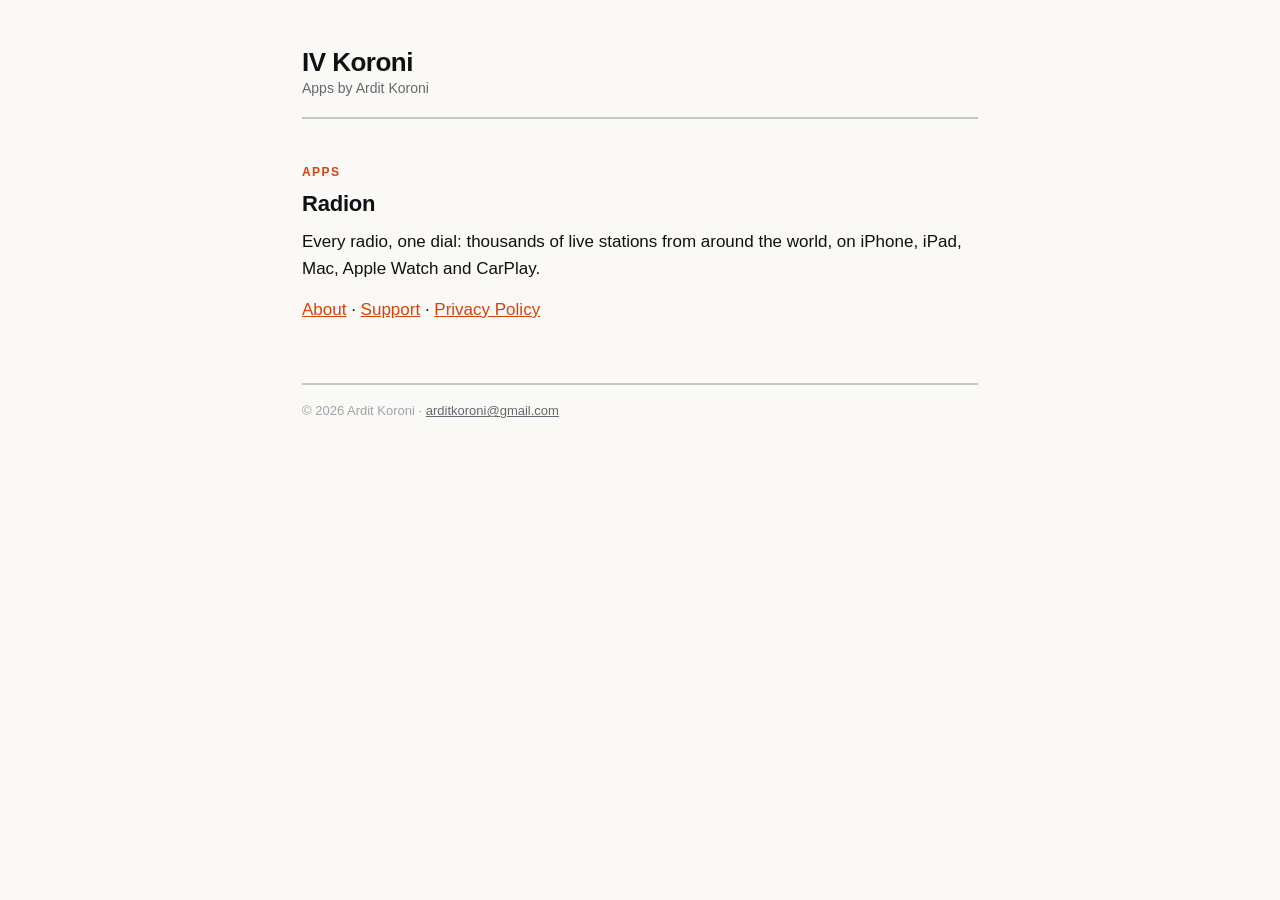
==== index.html @ 2164896a "Add files via upload" ====
<!DOCTYPE html>
<html lang="en">
<head>
    <meta charset="utf-8">
    <meta name="viewport" content="width=device-width, initial-scale=1">
    <title>IV Koroni</title>
    <meta name="description" content="Apps by Ardit Koroni.">
    <link rel="stylesheet" href="/style.css">
</head>
<body>
<div class="page">

    <header>
        <div class="masthead">
            <div>
                <div class="masthead-title"><a href="/">IV Koroni</a></div>
                <div class="masthead-sub">Apps by Ardit Koroni</div>
            </div>
        </div>
    </header>

    <main>
        <span class="overline">Apps</span>

        <h2 style="border-top: none; padding-top: 0; margin-top: 8px;"><a href="/radion/" style="color: inherit; text-decoration: none;">Radion</a></h2>
        <p>Every radio, one dial: thousands of live stations from around the world, on iPhone, iPad, Mac, Apple Watch and CarPlay.</p>
        <p><a href="/radion/">About</a> · <a href="/radion/support/">Support</a> · <a href="/radion/privacy/">Privacy Policy</a></p>
    </main>

    <footer>
        © 2026 Ardit Koroni · <a href="mailto:arditkoroni@gmail.com">arditkoroni@gmail.com</a>
    </footer>

</div>
</body>
</html>
---- style.css ----
/* ivkoroni.se — set like Radion's Newspaper style: paper stock, true ink,
   one signal colour, hairline rules. Follows the reader's light/dark setting. */

:root {
    --canvas: #FAF9F6;
    --panel: #F1EFE9;
    --ink: #101014;
    --ink-muted: #66666E;
    --ink-faint: #A2A2AA;
    --rule: rgba(16, 16, 20, 0.11);
    --rule-strong: rgba(16, 16, 20, 0.22);
    --signal: #D8410A;
    color-scheme: light dark;
}

@media (prefers-color-scheme: dark) {
    :root {
        --canvas: #0A0A0B;
        --panel: #1F1F24;
        --ink: #F4F4F6;
        --ink-muted: #93939B;
        --ink-faint: #5A5A62;
        --rule: rgba(244, 244, 246, 0.11);
        --rule-strong: rgba(244, 244, 246, 0.20);
        --signal: #FF5A1F;
    }
}

* { box-sizing: border-box; }

html { -webkit-text-size-adjust: 100%; }

body {
    margin: 0;
    background: var(--canvas);
    color: var(--ink);
    font: 17px/1.6 -apple-system, BlinkMacSystemFont, "SF Pro Text", "Helvetica Neue", Arial, sans-serif;
}

.page {
    max-width: 720px;
    margin: 0 auto;
    padding: 48px 22px 72px;
}

/* Masthead */

.masthead {
    display: flex;
    align-items: center;
    gap: 14px;
    padding-bottom: 18px;
    border-bottom: 2px solid var(--rule-strong);
}

.mark {
    width: 52px;
    height: 52px;
    border-radius: 12px;
    flex: none;
}

.masthead a { color: inherit; text-decoration: none; }

.masthead-title {
    font-size: 26px;
    font-weight: 800;
    letter-spacing: -0.02em;
    line-height: 1.1;
}

.masthead-sub {
    color: var(--ink-muted);
    font-size: 14px;
}

nav.sections {
    display: flex;
    gap: 22px;
    padding: 12px 0 0;
}

nav.sections a {
    color: var(--ink-muted);
    font-size: 12px;
    font-weight: 700;
    letter-spacing: 0.1em;
    text-transform: uppercase;
    text-decoration: none;
}

nav.sections a[aria-current="page"] { color: var(--signal); }

/* Type */

.overline {
    display: block;
    margin: 44px 0 6px;
    color: var(--signal);
    font-size: 12px;
    font-weight: 700;
    letter-spacing: 0.12em;
    text-transform: uppercase;
}

h1 {
    margin: 0 0 10px;
    font-size: clamp(32px, 6vw, 44px);
    font-weight: 800;
    letter-spacing: -0.025em;
    line-height: 1.08;
}

.lede {
    margin: 0 0 8px;
    color: var(--ink-muted);
    font-size: 19px;
}

.dateline {
    color: var(--ink-faint);
    font-size: 13px;
    font-weight: 600;
    letter-spacing: 0.06em;
    text-transform: uppercase;
}

h2 {
    margin: 44px 0 10px;
    padding-top: 18px;
    border-top: 1px solid var(--rule);
    font-size: 22px;
    font-weight: 700;
    letter-spacing: -0.01em;
    line-height: 1.25;
}

h3 {
    margin: 26px 0 6px;
    font-size: 17px;
    font-weight: 700;
}

p, ul, ol { margin: 0 0 14px; }

ul, ol { padding-left: 22px; }

li { margin-bottom: 6px; }

a { color: var(--signal); }

strong { font-weight: 650; }

/* Pieces */

.card {
    margin: 22px 0;
    padding: 20px 22px;
    background: var(--panel);
    border-radius: 12px;
}

.card p:last-child, .card ul:last-child { margin-bottom: 0; }

.contact-email {
    display: inline-block;
    margin-top: 4px;
    font-size: 20px;
    font-weight: 700;
    text-decoration: none;
}

.summary {
    list-style: none;
    padding: 0;
}

.summary li {
    padding: 10px 0;
    border-bottom: 1px solid var(--rule);
    margin: 0;
}

.summary li:last-child { border-bottom: none; }

table {
    width: 100%;
    margin: 14px 0 18px;
    border-collapse: collapse;
    font-size: 15px;
}

th, td {
    padding: 10px 10px 10px 0;
    border-bottom: 1px solid var(--rule);
    text-align: left;
    vertical-align: top;
}

th {
    color: var(--ink-muted);
    font-size: 12px;
    font-weight: 700;
    letter-spacing: 0.08em;
    text-transform: uppercase;
}

details {
    border-bottom: 1px solid var(--rule);
}

details summary {
    cursor: pointer;
    padding: 14px 0;
    font-weight: 650;
    list-style: none;
}

details summary::-webkit-details-marker { display: none; }

details summary::after {
    content: "+";
    float: right;
    color: var(--ink-faint);
    font-weight: 400;
}

details[open] summary::after { content: "–"; }

details > *:not(summary) { margin-top: 0; }

details > p:last-child, details > ul:last-child { padding-bottom: 8px; }

footer {
    margin-top: 60px;
    padding-top: 16px;
    border-top: 2px solid var(--rule-strong);
    color: var(--ink-faint);
    font-size: 13px;
}

footer a { color: var(--ink-muted); }

@media (max-width: 520px) {
    body { font-size: 16px; }
    .page { padding-top: 32px; }
    table { font-size: 14px; }
}
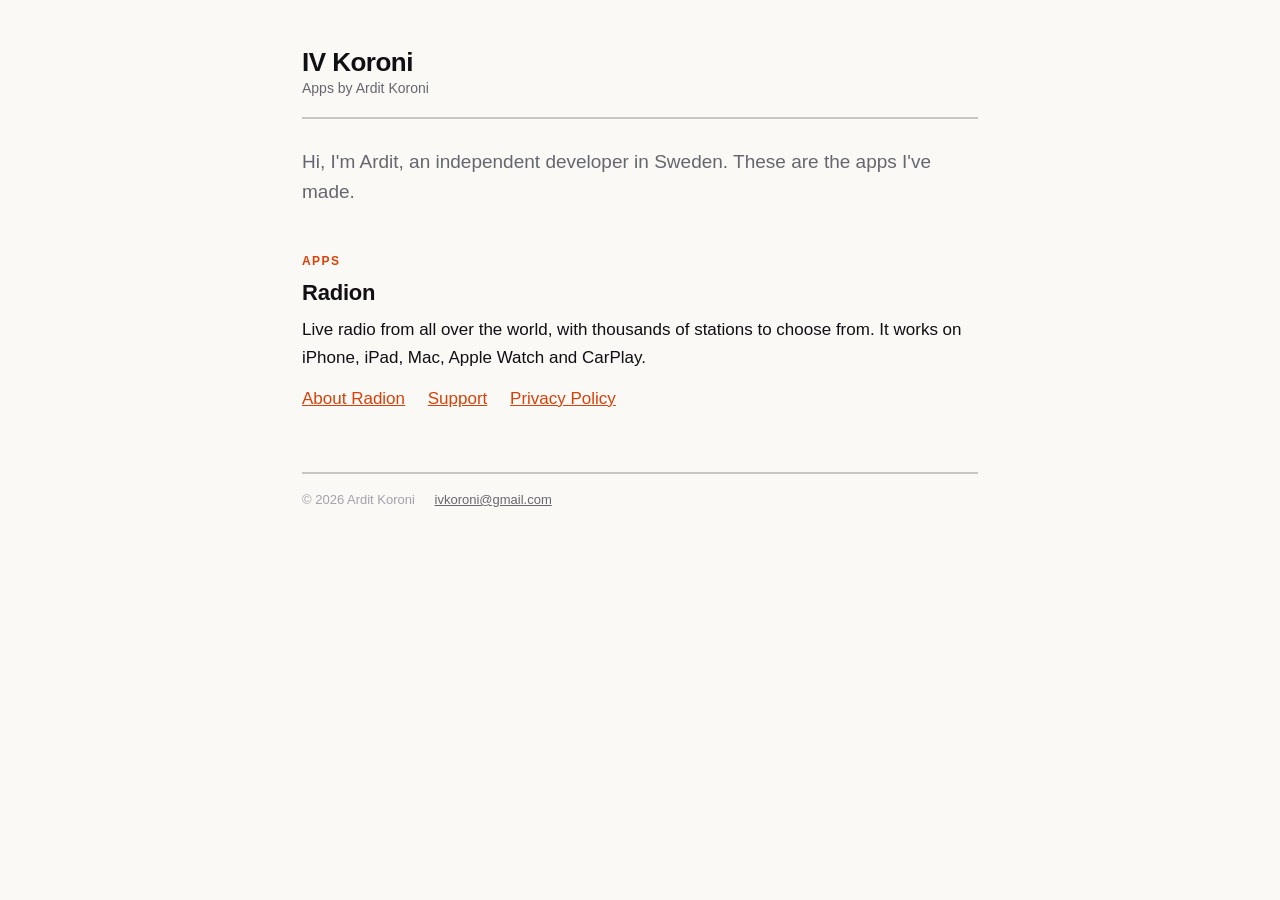
==== commit 477af2b3: "Add files via upload" ====
--- a/index.html
+++ b/index.html
@@ -4,7 +4,7 @@
     <meta charset="utf-8">
     <meta name="viewport" content="width=device-width, initial-scale=1">
     <title>IV Koroni</title>
-    <meta name="description" content="Apps by Ardit Koroni.">
+    <meta name="description" content="Apps for iPhone and Apple Watch, made by Ardit Koroni in Sweden.">
     <link rel="stylesheet" href="/style.css">
 </head>
 <body>
@@ -20,15 +20,17 @@
     </header>
 
     <main>
+        <p class="lede intro">Hi, I'm Ardit, an independent developer in Sweden. These are the apps I've made.</p>
+
         <span class="overline">Apps</span>
 
         <h2 style="border-top: none; padding-top: 0; margin-top: 8px;"><a href="/radion/" style="color: inherit; text-decoration: none;">Radion</a></h2>
-        <p>Every radio, one dial: thousands of live stations from around the world, on iPhone, iPad, Mac, Apple Watch and CarPlay.</p>
-        <p><a href="/radion/">About</a> · <a href="/radion/support/">Support</a> · <a href="/radion/privacy/">Privacy Policy</a></p>
+        <p>Live radio from all over the world, with thousands of stations to choose from. It works on iPhone, iPad, Mac, Apple Watch and CarPlay.</p>
+        <p class="links"><a href="/radion/">About Radion</a> <a href="/radion/support/">Support</a> <a href="/radion/privacy/">Privacy Policy</a></p>
     </main>
 
     <footer>
-        © 2026 Ardit Koroni · <a href="mailto:arditkoroni@gmail.com">arditkoroni@gmail.com</a>
+        © 2026 Ardit Koroni <a href="mailto:ivkoroni@gmail.com">ivkoroni@gmail.com</a>
     </footer>
 
 </div>
--- a/style.css
+++ b/style.css
@@ -1,5 +1,5 @@
-/* ivkoroni.se — set like Radion's Newspaper style: paper stock, true ink,
-   one signal colour, hairline rules. Follows the reader's light/dark setting. */
+/* ivkoroni.github.io: set like Radion's Newspaper style. Paper stock, true ink,
+   one signal colour, hairline rules. Follows the reader's light or dark setting. */
 
 :root {
     --canvas: #FAF9F6;
@@ -223,9 +223,10 @@
     float: right;
     color: var(--ink-faint);
     font-weight: 400;
-}
-
-details[open] summary::after { content: "–"; }
+    transition: transform 0.2s ease;
+}
+
+details[open] summary::after { transform: rotate(45deg); }
 
 details > *:not(summary) { margin-top: 0; }
 
@@ -239,7 +240,11 @@
     font-size: 13px;
 }
 
-footer a { color: var(--ink-muted); }
+footer a { color: var(--ink-muted); margin-left: 16px; }
+
+.lede.intro { margin-top: 28px; }
+
+.links a:not(:last-child) { margin-right: 18px; }
 
 @media (max-width: 520px) {
     body { font-size: 16px; }
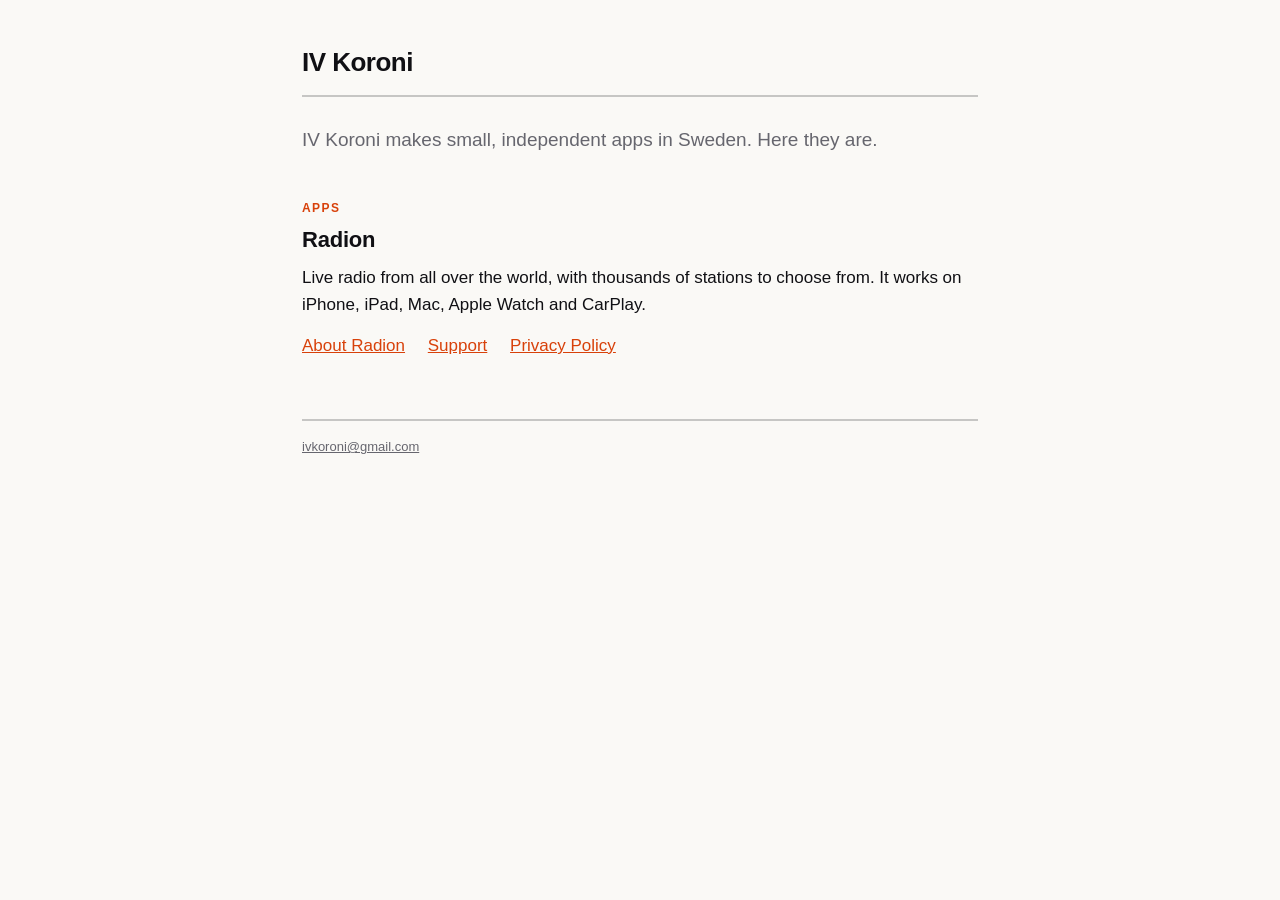
==== commit dc1eaa73: "Add files via upload" ====
--- a/index.html
+++ b/index.html
@@ -4,7 +4,7 @@
     <meta charset="utf-8">
     <meta name="viewport" content="width=device-width, initial-scale=1">
     <title>IV Koroni</title>
-    <meta name="description" content="Apps for iPhone and Apple Watch, made by Ardit Koroni in Sweden.">
+    <meta name="description" content="Apps for iPhone and Apple Watch, made by IV Koroni in Sweden.">
     <link rel="stylesheet" href="/style.css">
 </head>
 <body>
@@ -14,13 +14,12 @@
         <div class="masthead">
             <div>
                 <div class="masthead-title"><a href="/">IV Koroni</a></div>
-                <div class="masthead-sub">Apps by Ardit Koroni</div>
             </div>
         </div>
     </header>
 
     <main>
-        <p class="lede intro">Hi, I'm Ardit, an independent developer in Sweden. These are the apps I've made.</p>
+        <p class="lede intro">IV Koroni makes small, independent apps in Sweden. Here they are.</p>
 
         <span class="overline">Apps</span>
 
@@ -30,7 +29,7 @@
     </main>
 
     <footer>
-        © 2026 Ardit Koroni <a href="mailto:ivkoroni@gmail.com">ivkoroni@gmail.com</a>
+        <a href="mailto:ivkoroni@gmail.com">ivkoroni@gmail.com</a>
     </footer>
 
 </div>
--- a/style.css
+++ b/style.css
@@ -240,7 +240,9 @@
     font-size: 13px;
 }
 
-footer a { color: var(--ink-muted); margin-left: 16px; }
+footer a { color: var(--ink-muted); }
+
+footer a + a { margin-left: 16px; }
 
 .lede.intro { margin-top: 28px; }
 
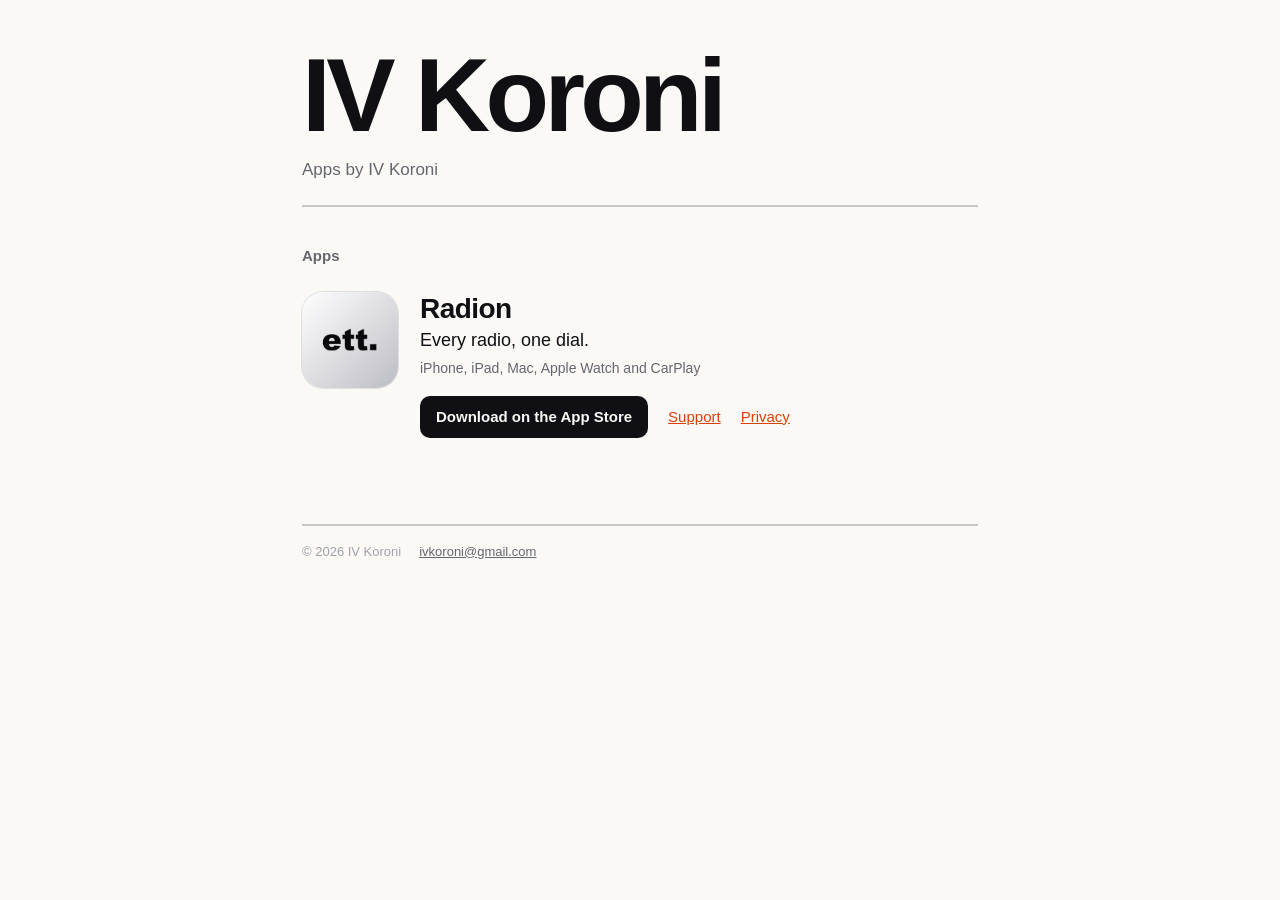
==== commit a75c5ba8: "Add files via upload" ====
--- a/index.html
+++ b/index.html
@@ -4,31 +4,67 @@
     <meta charset="utf-8">
     <meta name="viewport" content="width=device-width, initial-scale=1">
     <title>IV Koroni</title>
-    <meta name="description" content="Apps for iPhone and Apple Watch, made by IV Koroni in Sweden.">
+    <meta name="description" content="Apps by IV Koroni for iPhone, iPad, Mac and Apple Watch.">
     <link rel="stylesheet" href="/style.css">
 </head>
 <body>
 <div class="page">
 
-    <header>
-        <div class="masthead">
-            <div>
-                <div class="masthead-title"><a href="/">IV Koroni</a></div>
-            </div>
-        </div>
+    <header class="home-head">
+        <h1 class="wordmark"><a href="/">IV Koroni</a></h1>
+        <p class="home-sub">Apps by IV Koroni</p>
     </header>
 
     <main>
-        <p class="lede intro">IV Koroni makes small, independent apps in Sweden. Here they are.</p>
+        <h2 class="shelf-title">Apps</h2>
 
-        <span class="overline">Apps</span>
+        <ul class="shelf">
 
-        <h2 style="border-top: none; padding-top: 0; margin-top: 8px;"><a href="/radion/" style="color: inherit; text-decoration: none;">Radion</a></h2>
-        <p>Live radio from all over the world, with thousands of stations to choose from. It works on iPhone, iPad, Mac, Apple Watch and CarPlay.</p>
-        <p class="links"><a href="/radion/">About Radion</a> <a href="/radion/support/">Support</a> <a href="/radion/privacy/">Privacy Policy</a></p>
+            <li class="app">
+                <picture>
+                    <source srcset="/radion/icon-dark.png" media="(prefers-color-scheme: dark)">
+                    <img class="app-icon" src="/radion/icon-light.png" alt="" width="96" height="96">
+                </picture>
+                <div class="app-body">
+                    <h3 class="app-name"><a href="/radion/">Radion</a></h3>
+                    <p class="app-tagline">Every radio, one dial.</p>
+                    <p class="app-devices">iPhone, iPad, Mac, Apple Watch and CarPlay</p>
+                    <p class="app-actions">
+                        <a class="store-button" href="https://apps.apple.com/app/radion/id6792465378">Download on the App Store</a>
+                        <a href="/radion/support/">Support</a>
+                        <a href="/radion/privacy/">Privacy</a>
+                    </p>
+                </div>
+            </li>
+
+            <!--
+            FERRON: when it launches, remove these comment lines and fill in the
+            App Store link. Put its pages in a /ferron/ folder, the same way as
+            /radion/ (icon-light.png, icon-dark.png, support/, privacy/).
+
+            <li class="app">
+                <picture>
+                    <source srcset="/ferron/icon-dark.png" media="(prefers-color-scheme: dark)">
+                    <img class="app-icon" src="/ferron/icon-light.png" alt="" width="96" height="96">
+                </picture>
+                <div class="app-body">
+                    <h3 class="app-name"><a href="/ferron/">Ferron</a></h3>
+                    <p class="app-tagline">Kettlebell and conditioning workouts.</p>
+                    <p class="app-devices">iPhone and Apple Watch</p>
+                    <p class="app-actions">
+                        <a class="store-button" href="https://apps.apple.com/app/ferron/idXXXXXXXXXX">Download on the App Store</a>
+                        <a href="/ferron/support/">Support</a>
+                        <a href="/ferron/privacy/">Privacy</a>
+                    </p>
+                </div>
+            </li>
+            -->
+
+        </ul>
     </main>
 
     <footer>
+        <span>© 2026 IV Koroni</span>
         <a href="mailto:ivkoroni@gmail.com">ivkoroni@gmail.com</a>
     </footer>
 
--- a/style.css
+++ b/style.css
@@ -233,6 +233,9 @@
 details > p:last-child, details > ul:last-child { padding-bottom: 8px; }
 
 footer {
+    display: flex;
+    flex-wrap: wrap;
+    gap: 6px 18px;
     margin-top: 60px;
     padding-top: 16px;
     border-top: 2px solid var(--rule-strong);
@@ -242,14 +245,129 @@
 
 footer a { color: var(--ink-muted); }
 
-footer a + a { margin-left: 16px; }
-
-.lede.intro { margin-top: 28px; }
-
-.links a:not(:last-child) { margin-right: 18px; }
+a:focus-visible {
+    outline: 2px solid var(--signal);
+    outline-offset: 3px;
+    border-radius: 4px;
+}
+
+/* Landing page: the studio wordmark, then a shelf of apps.
+   Add an app by copying one <li class="app"> block in index.html. */
+
+.home-head {
+    padding-bottom: 22px;
+    border-bottom: 2px solid var(--rule-strong);
+}
+
+.wordmark {
+    margin: 0;
+    font-size: clamp(56px, 14vw, 104px);
+    font-weight: 800;
+    letter-spacing: -0.045em;
+    line-height: 0.92;
+}
+
+.wordmark a { color: inherit; text-decoration: none; }
+
+.home-sub {
+    margin: 12px 0 0;
+    color: var(--ink-muted);
+    font-size: 17px;
+}
+
+.shelf-title {
+    margin: 40px 0 0;
+    padding: 0;
+    border: 0;
+    color: var(--ink-muted);
+    font-size: 15px;
+    font-weight: 600;
+    letter-spacing: 0;
+}
+
+.shelf {
+    list-style: none;
+    margin: 0;
+    padding: 0;
+}
+
+.app {
+    position: relative;
+    display: flex;
+    gap: 22px;
+    align-items: flex-start;
+    margin: 0;
+    padding: 26px 0;
+    border-bottom: 1px solid var(--rule);
+}
+
+.app:last-child { border-bottom: 0; }
+
+.app picture { flex: none; }
+
+.app-icon {
+    display: block;
+    width: 96px;
+    height: 96px;
+    border-radius: 22.5%;
+    box-shadow: 0 0 0 1px var(--rule);
+}
+
+.app-body { min-width: 0; }
+
+.app-name {
+    margin: 2px 0 2px;
+    font-size: 28px;
+    font-weight: 800;
+    letter-spacing: -0.02em;
+    line-height: 1.1;
+}
+
+/* The app name's link covers the whole row, so the row is one big target.
+   The buttons and links inside sit above it and stay clickable on their own. */
+.app-name a { color: inherit; text-decoration: none; }
+.app-name a::after { content: ""; position: absolute; inset: 0; }
+.app:hover .app-name a { color: var(--signal); }
+
+.app-tagline {
+    margin: 0 0 2px;
+    font-size: 18px;
+}
+
+.app-devices {
+    margin: 0 0 16px;
+    color: var(--ink-muted);
+    font-size: 14px;
+}
+
+.app-actions {
+    display: flex;
+    flex-wrap: wrap;
+    align-items: center;
+    gap: 10px 20px;
+    margin: 0;
+    font-size: 15px;
+}
+
+.app-actions a { position: relative; z-index: 1; }
+
+.store-button {
+    display: inline-block;
+    padding: 9px 16px;
+    background: var(--ink);
+    color: var(--canvas);
+    border-radius: 10px;
+    font-weight: 600;
+    text-decoration: none;
+}
+
+.store-button:hover { background: var(--signal); }
 
 @media (max-width: 520px) {
     body { font-size: 16px; }
     .page { padding-top: 32px; }
     table { font-size: 14px; }
-}
+    .app { gap: 16px; }
+    .app-icon { width: 68px; height: 68px; }
+    .app-name { font-size: 24px; }
+}
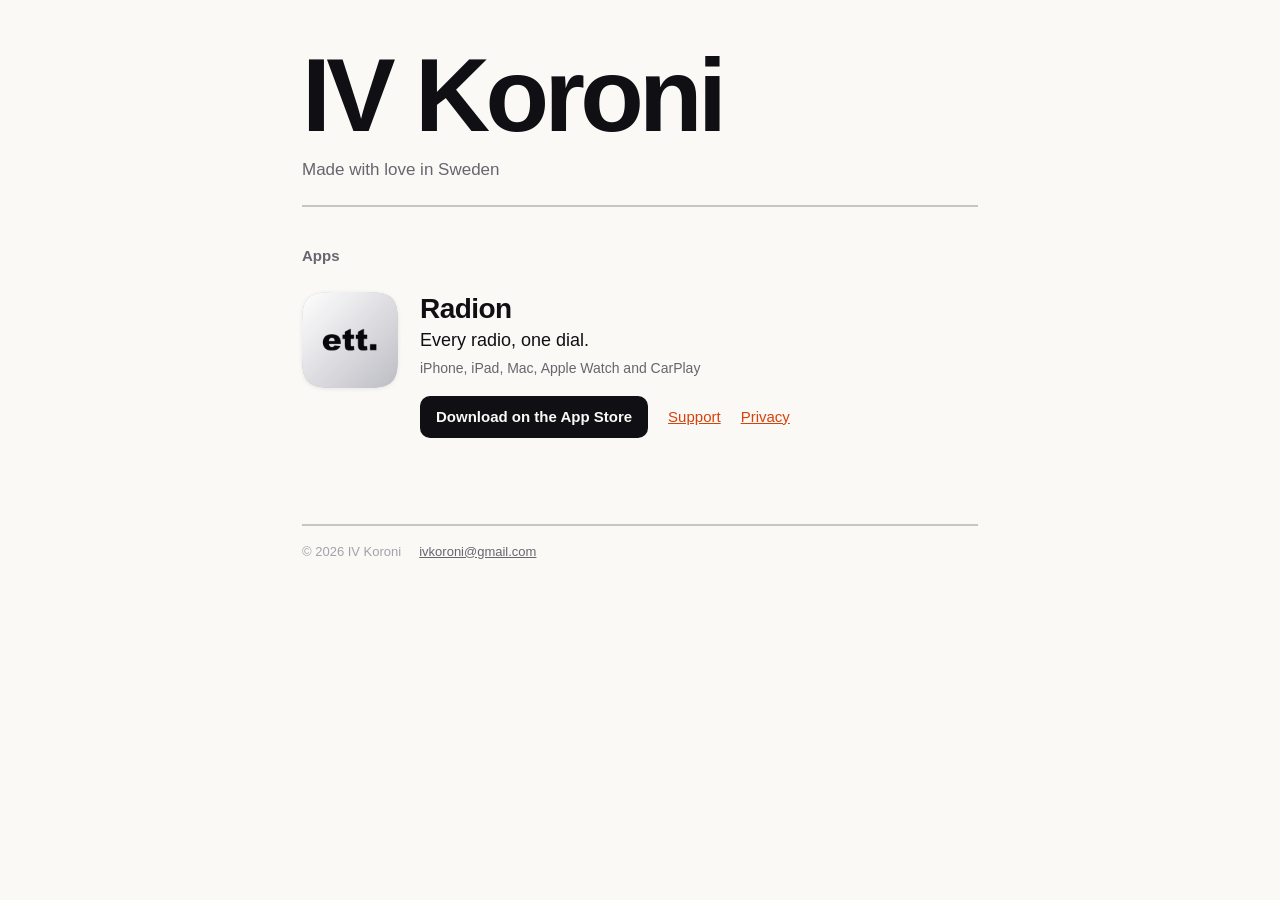
==== commit 699a1cda: "Add files via upload" ====
--- a/index.html
+++ b/index.html
@@ -12,7 +12,7 @@
 
     <header class="home-head">
         <h1 class="wordmark"><a href="/">IV Koroni</a></h1>
-        <p class="home-sub">Apps by IV Koroni</p>
+        <p class="home-sub">Made with love in Sweden</p>
     </header>
 
     <main>
--- a/style.css
+++ b/style.css
@@ -45,6 +45,23 @@
 
 /* Masthead */
 
+/* Top bar on app pages: a small IV Koroni name that leads back to the landing page. */
+.topbar {
+    margin: -16px 0 24px;
+    padding-bottom: 12px;
+    border-bottom: 1px solid var(--rule);
+}
+
+.home-link {
+    color: var(--ink);
+    font-size: 16px;
+    font-weight: 800;
+    letter-spacing: -0.02em;
+    text-decoration: none;
+}
+
+.home-link:hover { color: var(--signal); }
+
 .masthead {
     display: flex;
     align-items: center;
@@ -309,8 +326,6 @@
     display: block;
     width: 96px;
     height: 96px;
-    border-radius: 22.5%;
-    box-shadow: 0 0 0 1px var(--rule);
 }
 
 .app-body { min-width: 0; }
@@ -363,6 +378,19 @@
 
 .store-button:hover { background: var(--signal); }
 
+/* App icon shape. Apple's icons use a smooth, continuous curve (a superellipse),
+   not plain rounded corners. Any image with class "app-icon" or "mark" gets it. */
+.app-icon, .mark {
+    border-radius: 0;
+    -webkit-mask: url("data:image/svg+xml,%3Csvg xmlns='http://www.w3.org/2000/svg' viewBox='0 0 100 100'%3E%3Cpath d='M100.00 50.00 L99.96 66.80 L99.83 72.14 L99.61 76.01 L99.31 79.12 L98.92 81.75 L98.44 84.05 L97.87 86.08 L97.20 87.89 L96.44 89.52 L95.58 91.00 L94.61 92.33 L93.53 93.53 L92.33 94.61 L91.00 95.58 L89.52 96.44 L87.89 97.20 L86.08 97.87 L84.05 98.44 L81.75 98.92 L79.12 99.31 L76.01 99.61 L72.14 99.83 L66.80 99.96 L50.00 100.00 L33.20 99.96 L27.86 99.83 L23.99 99.61 L20.88 99.31 L18.25 98.92 L15.95 98.44 L13.92 97.87 L12.11 97.20 L10.48 96.44 L9.00 95.58 L7.67 94.61 L6.47 93.53 L5.39 92.33 L4.42 91.00 L3.56 89.52 L2.80 87.89 L2.13 86.08 L1.56 84.05 L1.08 81.75 L0.69 79.12 L0.39 76.01 L0.17 72.14 L0.04 66.80 L0.00 50.00 L0.04 33.20 L0.17 27.86 L0.39 23.99 L0.69 20.88 L1.08 18.25 L1.56 15.95 L2.13 13.92 L2.80 12.11 L3.56 10.48 L4.42 9.00 L5.39 7.67 L6.47 6.47 L7.67 5.39 L9.00 4.42 L10.48 3.56 L12.11 2.80 L13.92 2.13 L15.95 1.56 L18.25 1.08 L20.88 0.69 L23.99 0.39 L27.86 0.17 L33.20 0.04 L50.00 0.00 L66.80 0.04 L72.14 0.17 L76.01 0.39 L79.12 0.69 L81.75 1.08 L84.05 1.56 L86.08 2.13 L87.89 2.80 L89.52 3.56 L91.00 4.42 L92.33 5.39 L93.53 6.47 L94.61 7.67 L95.58 9.00 L96.44 10.48 L97.20 12.11 L97.87 13.92 L98.44 15.95 L98.92 18.25 L99.31 20.88 L99.61 23.99 L99.83 27.86 L99.96 33.20Z'/%3E%3C/svg%3E") center / 100% 100% no-repeat;
+    mask: url("data:image/svg+xml,%3Csvg xmlns='http://www.w3.org/2000/svg' viewBox='0 0 100 100'%3E%3Cpath d='M100.00 50.00 L99.96 66.80 L99.83 72.14 L99.61 76.01 L99.31 79.12 L98.92 81.75 L98.44 84.05 L97.87 86.08 L97.20 87.89 L96.44 89.52 L95.58 91.00 L94.61 92.33 L93.53 93.53 L92.33 94.61 L91.00 95.58 L89.52 96.44 L87.89 97.20 L86.08 97.87 L84.05 98.44 L81.75 98.92 L79.12 99.31 L76.01 99.61 L72.14 99.83 L66.80 99.96 L50.00 100.00 L33.20 99.96 L27.86 99.83 L23.99 99.61 L20.88 99.31 L18.25 98.92 L15.95 98.44 L13.92 97.87 L12.11 97.20 L10.48 96.44 L9.00 95.58 L7.67 94.61 L6.47 93.53 L5.39 92.33 L4.42 91.00 L3.56 89.52 L2.80 87.89 L2.13 86.08 L1.56 84.05 L1.08 81.75 L0.69 79.12 L0.39 76.01 L0.17 72.14 L0.04 66.80 L0.00 50.00 L0.04 33.20 L0.17 27.86 L0.39 23.99 L0.69 20.88 L1.08 18.25 L1.56 15.95 L2.13 13.92 L2.80 12.11 L3.56 10.48 L4.42 9.00 L5.39 7.67 L6.47 6.47 L7.67 5.39 L9.00 4.42 L10.48 3.56 L12.11 2.80 L13.92 2.13 L15.95 1.56 L18.25 1.08 L20.88 0.69 L23.99 0.39 L27.86 0.17 L33.20 0.04 L50.00 0.00 L66.80 0.04 L72.14 0.17 L76.01 0.39 L79.12 0.69 L81.75 1.08 L84.05 1.56 L86.08 2.13 L87.89 2.80 L89.52 3.56 L91.00 4.42 L92.33 5.39 L93.53 6.47 L94.61 7.67 L95.58 9.00 L96.44 10.48 L97.20 12.11 L97.87 13.92 L98.44 15.95 L98.92 18.25 L99.31 20.88 L99.61 23.99 L99.83 27.86 L99.96 33.20Z'/%3E%3C/svg%3E") center / 100% 100% no-repeat;
+}
+
+/* A faint edge so light icons don't disappear into the light page. */
+.app picture, .masthead picture {
+    filter: drop-shadow(0 0 0.6px var(--rule-strong)) drop-shadow(0 1px 2px rgba(0, 0, 0, 0.08));
+}
+
 @media (max-width: 520px) {
     body { font-size: 16px; }
     .page { padding-top: 32px; }
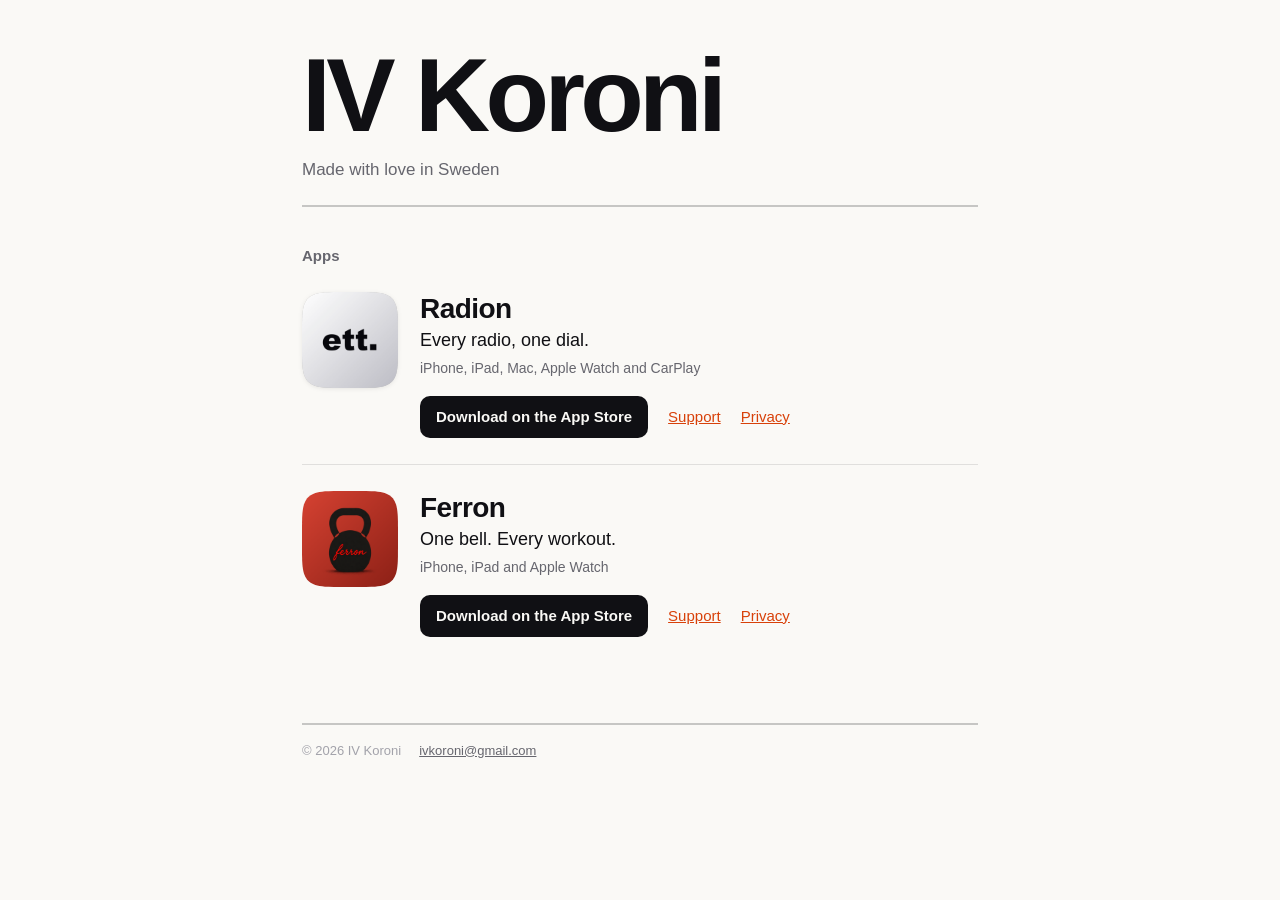
==== commit b7b6a434: "Add files via upload" ====
--- a/index.html
+++ b/index.html
@@ -4,7 +4,7 @@
     <meta charset="utf-8">
     <meta name="viewport" content="width=device-width, initial-scale=1">
     <title>IV Koroni</title>
-    <meta name="description" content="Apps by IV Koroni for iPhone, iPad, Mac and Apple Watch.">
+    <meta name="description" content="Radion and Ferron, apps by IV Koroni for iPhone, iPad, Mac and Apple Watch.">
     <link rel="stylesheet" href="/style.css">
 </head>
 <body>
@@ -37,28 +37,19 @@
                 </div>
             </li>
 
-            <!--
-            FERRON: when it launches, remove these comment lines and fill in the
-            App Store link. Put its pages in a /ferron/ folder, the same way as
-            /radion/ (icon-light.png, icon-dark.png, support/, privacy/).
-
             <li class="app">
-                <picture>
-                    <source srcset="/ferron/icon-dark.png" media="(prefers-color-scheme: dark)">
-                    <img class="app-icon" src="/ferron/icon-light.png" alt="" width="96" height="96">
-                </picture>
+                <img class="app-icon" src="/ferron/icon.png" alt="" width="96" height="96">
                 <div class="app-body">
                     <h3 class="app-name"><a href="/ferron/">Ferron</a></h3>
-                    <p class="app-tagline">Kettlebell and conditioning workouts.</p>
-                    <p class="app-devices">iPhone and Apple Watch</p>
+                    <p class="app-tagline">One bell. Every workout.</p>
+                    <p class="app-devices">iPhone, iPad and Apple Watch</p>
                     <p class="app-actions">
-                        <a class="store-button" href="https://apps.apple.com/app/ferron/idXXXXXXXXXX">Download on the App Store</a>
+                        <a class="store-button" href="https://apps.apple.com/app/ferron/id6791507839">Download on the App Store</a>
                         <a href="/ferron/support/">Support</a>
                         <a href="/ferron/privacy/">Privacy</a>
                     </p>
                 </div>
             </li>
-            -->
 
         </ul>
     </main>
--- a/style.css
+++ b/style.css
@@ -26,6 +26,20 @@
     }
 }
 
+/* Ferron's pages are always dark, like the app, with Ferron red as the
+   signal colour. Add class="always-dark" to a page's <html> to use it. */
+:root.always-dark {
+    --canvas: #0A0A0B;
+    --panel: #1F1F24;
+    --ink: #F4F4F6;
+    --ink-muted: #93939B;
+    --ink-faint: #5A5A62;
+    --rule: rgba(244, 244, 246, 0.11);
+    --rule-strong: rgba(244, 244, 246, 0.20);
+    --signal: #E8473A;
+    color-scheme: dark;
+}
+
 * { box-sizing: border-box; }
 
 html { -webkit-text-size-adjust: 100%; }
